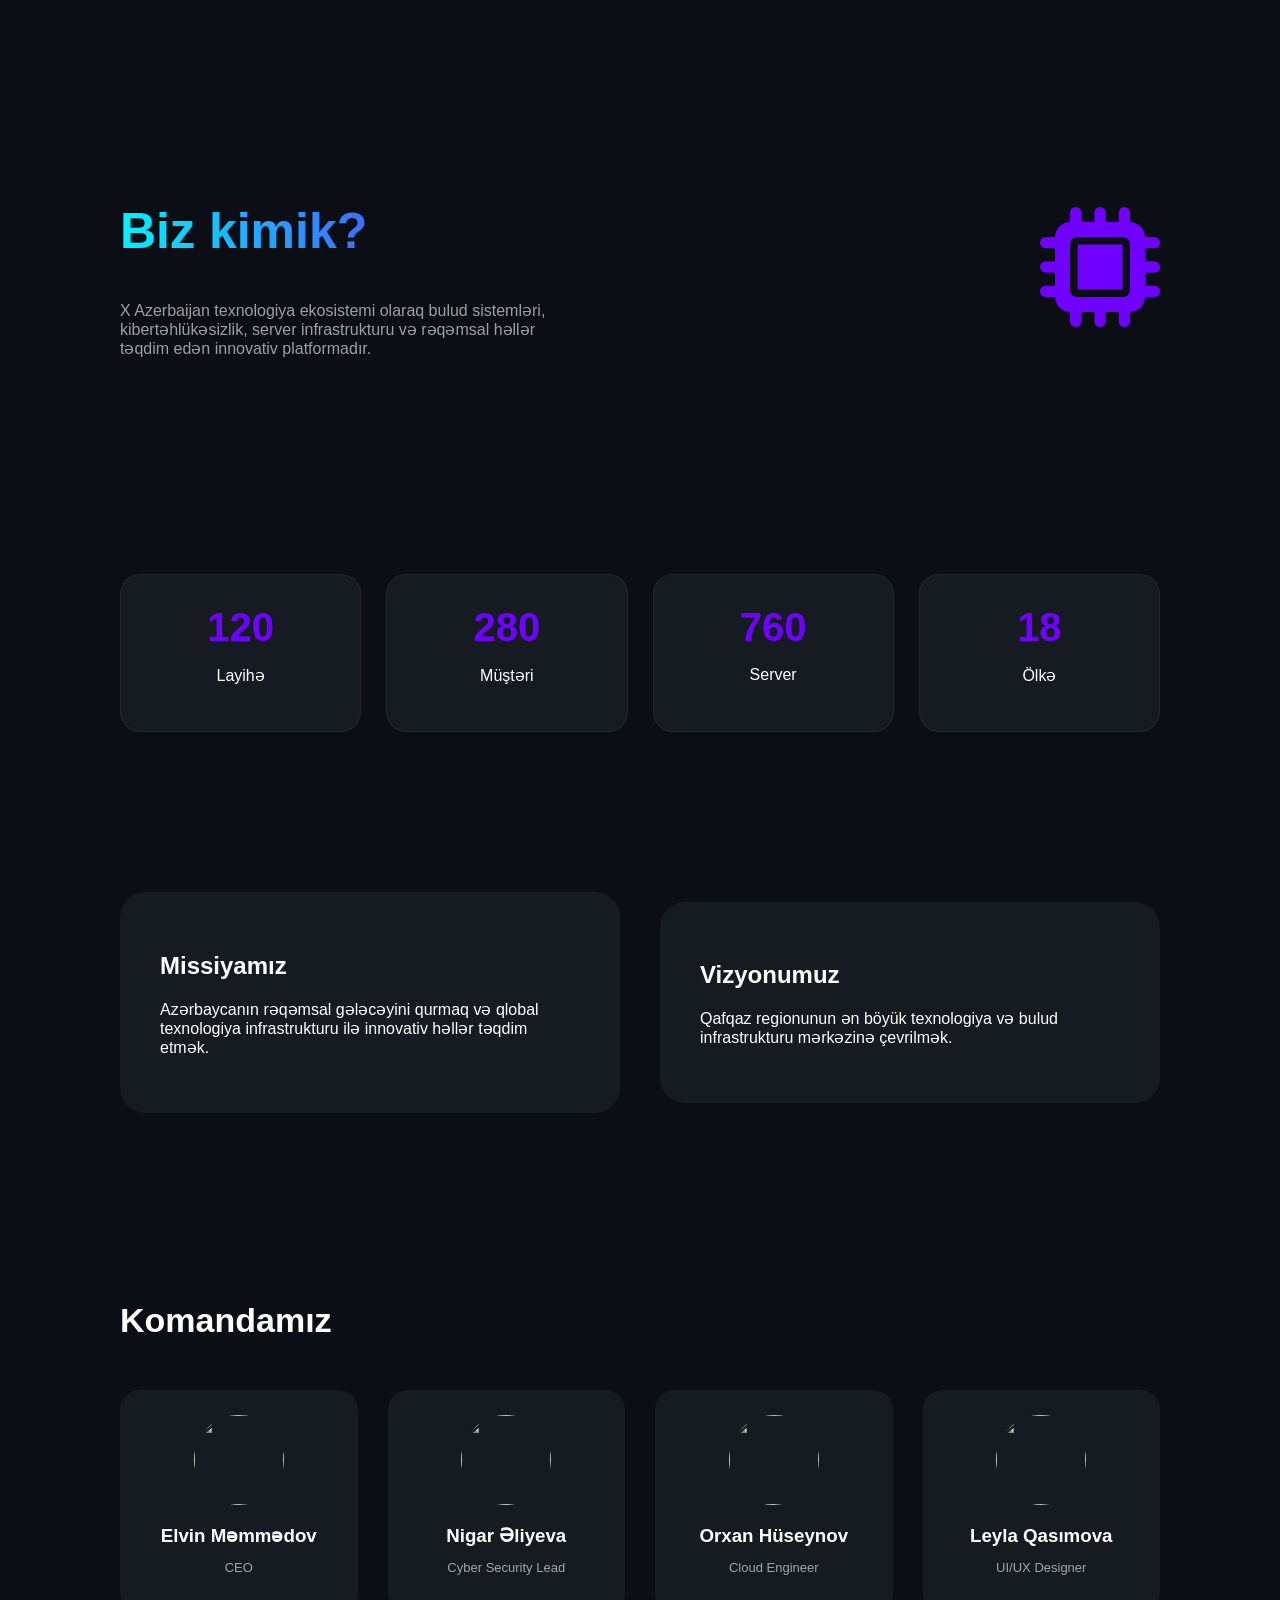
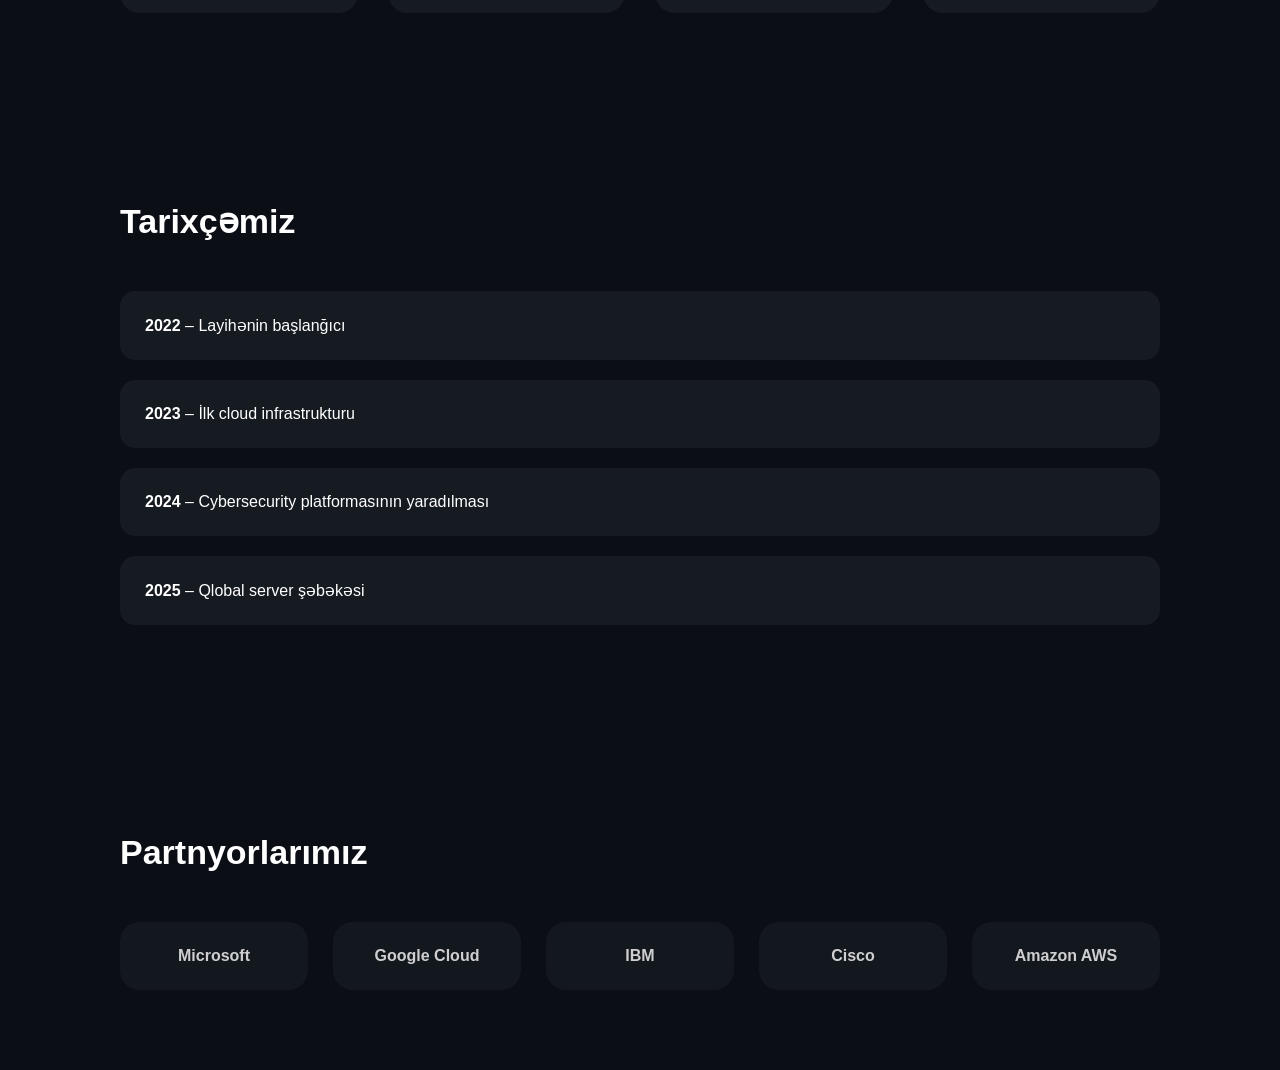
==== xaze2/about.html @ c064db23 "Add files via upload" ====
<!DOCTYPE html>
<html lang="az">
<head>

<meta charset="UTF-8">
<meta name="viewport" content="width=device-width, initial-scale=1.0">

<title>Haqqımızda | X Azerbaijan</title>

<link rel="stylesheet" href="https://cdnjs.cloudflare.com/ajax/libs/font-awesome/6.5.0/css/all.min.css">

<style>

:root{
--bg:#0b0e14;
--surface:#161b22;
--accent:#7000ff;
--neon:#00f2fe;
}

body{
background:var(--bg);
color:white;
font-family:'Plus Jakarta Sans',sans-serif;
margin:0;
}

/* HERO */

.about-hero{
padding:160px 120px 120px;
display:flex;
justify-content:space-between;
align-items:center;
}

.about-title{
font-size:50px;
font-weight:800;
background:linear-gradient(90deg,#00f2fe,#7000ff);
-webkit-background-clip:text;
-webkit-text-fill-color:transparent;
}

.about-desc{
opacity:0.6;
max-width:450px;
margin-top:20px;
}

/* STATS */

.stats{
padding:80px 120px;
}

.stats-grid{
display:grid;
grid-template-columns:repeat(auto-fit,minmax(220px,1fr));
gap:25px;
}

.stat-card{
background:var(--surface);
padding:30px;
border-radius:20px;
text-align:center;
border:1px solid rgba(255,255,255,0.05);
}

.stat-number{
font-size:40px;
font-weight:800;
color:var(--accent);
}

/* MISSION */

.mission{
padding:80px 120px;
display:grid;
grid-template-columns:1fr 1fr;
gap:40px;
align-items:center;
}

.mission-box{
background:var(--surface);
padding:40px;
border-radius:25px;
}

/* TEAM */

.team{
padding:80px 120px;
}

.section-title{
font-size:34px;
font-weight:800;
margin-bottom:50px;
}

.team-grid{
display:grid;
grid-template-columns:repeat(auto-fit,minmax(220px,1fr));
gap:30px;
}

.member{
background:var(--surface);
border-radius:20px;
padding:25px;
text-align:center;
}

.member img{
width:90px;
height:90px;
border-radius:50%;
object-fit:cover;
margin-bottom:15px;
}

.member h3{
margin:5px 0;
}

.member p{
opacity:0.6;
font-size:13px;
}

/* TIMELINE */

.timeline{
padding:80px 120px;
}

.timeline-item{
background:var(--surface);
padding:25px;
border-radius:15px;
margin-bottom:20px;
}

/* PARTNERS */

.partners{
padding:80px 120px;
}

.partner-grid{
display:grid;
grid-template-columns:repeat(auto-fit,minmax(180px,1fr));
gap:25px;
}

.partner{
background:var(--surface);
padding:25px;
border-radius:20px;
text-align:center;
font-weight:700;
opacity:0.8;
}

</style>

</head>

<body>

<section class="about-hero">

<div>

<h1 class="about-title">
Biz kimik?
</h1>

<p class="about-desc">

X Azerbaijan texnologiya ekosistemi olaraq
bulud sistemləri, kibertəhlükəsizlik, server infrastrukturu və
rəqəmsal həllər təqdim edən innovativ platformadır.

</p>

</div>

<i class="fa-solid fa-microchip" style="font-size:120px;color:#7000ff;"></i>

</section>


<section class="stats">

<div class="stats-grid">

<div class="stat-card">
<div class="stat-number" id="projects">0</div>
<p>Layihə</p>
</div>

<div class="stat-card">
<div class="stat-number" id="clients">0</div>
<p>Müştəri</p>
</div>

<div class="stat-card">
<div class="stat-number" id="servers">0</div>
<p>Server</p>
</div>

<div class="stat-card">
<div class="stat-number" id="countries">0</div>
<p>Ölkə</p>
</div>

</div>

</section>


<section class="mission">

<div class="mission-box">

<h2>Missiyamız</h2>

<p>

Azərbaycanın rəqəmsal gələcəyini qurmaq və
qlobal texnologiya infrastrukturu ilə
innovativ həllər təqdim etmək.

</p>

</div>

<div class="mission-box">

<h2>Vizyonumuz</h2>

<p>

Qafqaz regionunun ən böyük
texnologiya və bulud infrastrukturu
mərkəzinə çevrilmək.

</p>

</div>

</section>


<section class="team">

<h2 class="section-title">
Komandamız
</h2>

<div class="team-grid">

<div class="member">
<img src="https://randomuser.me/api/portraits/men/32.jpg">
<h3>Elvin Məmmədov</h3>
<p>CEO</p>
</div>

<div class="member">
<img src="https://randomuser.me/api/portraits/women/44.jpg">
<h3>Nigar Əliyeva</h3>
<p>Cyber Security Lead</p>
</div>

<div class="member">
<img src="https://randomuser.me/api/portraits/men/65.jpg">
<h3>Orxan Hüseynov</h3>
<p>Cloud Engineer</p>
</div>

<div class="member">
<img src="https://randomuser.me/api/portraits/women/55.jpg">
<h3>Leyla Qasımova</h3>
<p>UI/UX Designer</p>
</div>

</div>

</section>


<section class="timeline">

<h2 class="section-title">
Tarixçəmiz
</h2>

<div class="timeline-item">
<b>2022</b> – Layihənin başlanğıcı
</div>

<div class="timeline-item">
<b>2023</b> – İlk cloud infrastrukturu
</div>

<div class="timeline-item">
<b>2024</b> – Cybersecurity platformasının yaradılması
</div>

<div class="timeline-item">
<b>2025</b> – Qlobal server şəbəkəsi
</div>

</section>


<section class="partners">

<h2 class="section-title">
Partnyorlarımız
</h2>

<div class="partner-grid">

<div class="partner">Microsoft</div>
<div class="partner">Google Cloud</div>
<div class="partner">IBM</div>
<div class="partner">Cisco</div>
<div class="partner">Amazon AWS</div>

</div>

</section>


<script>

/* animated stats */

function counter(id,target){

let i=0

const el=document.getElementById(id)

const interval=setInterval(()=>{

i+=Math.ceil(target/50)

if(i>=target){
i=target
clearInterval(interval)
}

el.innerText=i

},40)

}

counter("projects",120)
counter("clients",340)
counter("servers",950)
counter("countries",18)

</script>

</body>
</html>
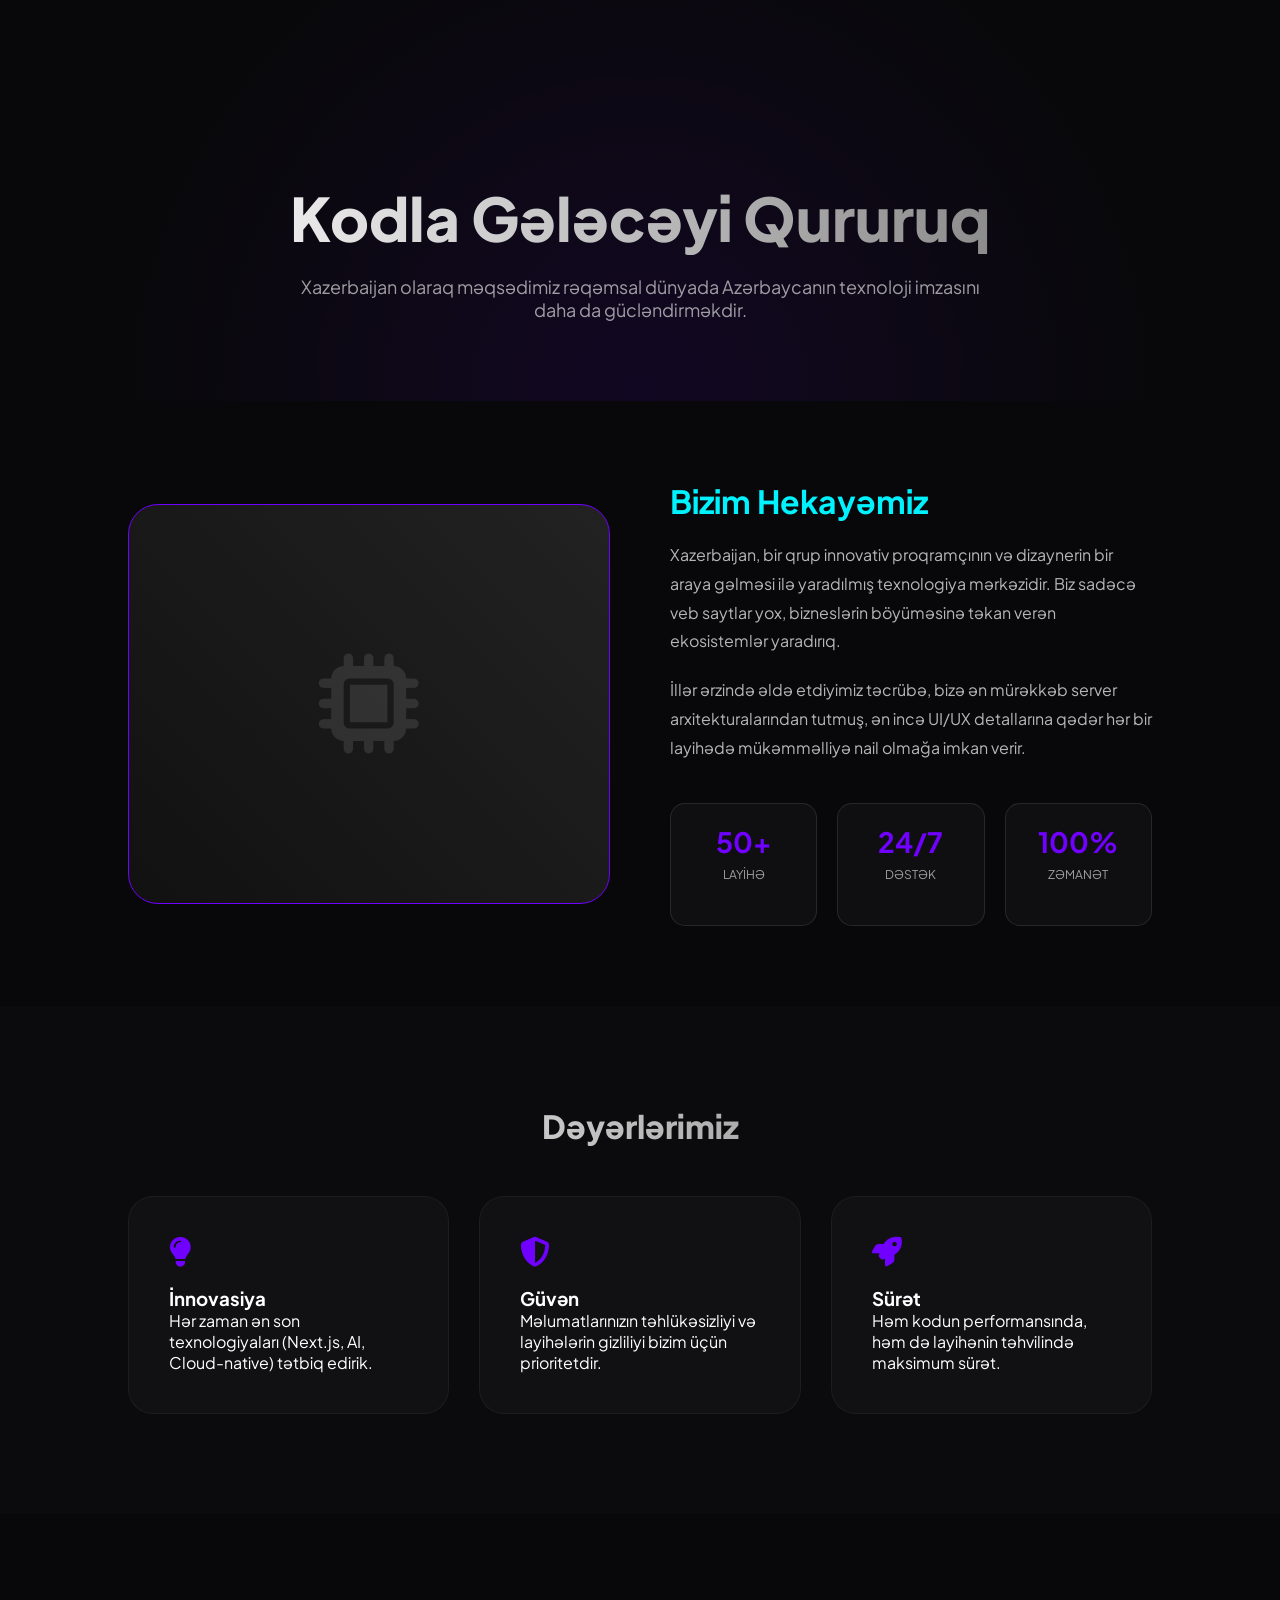
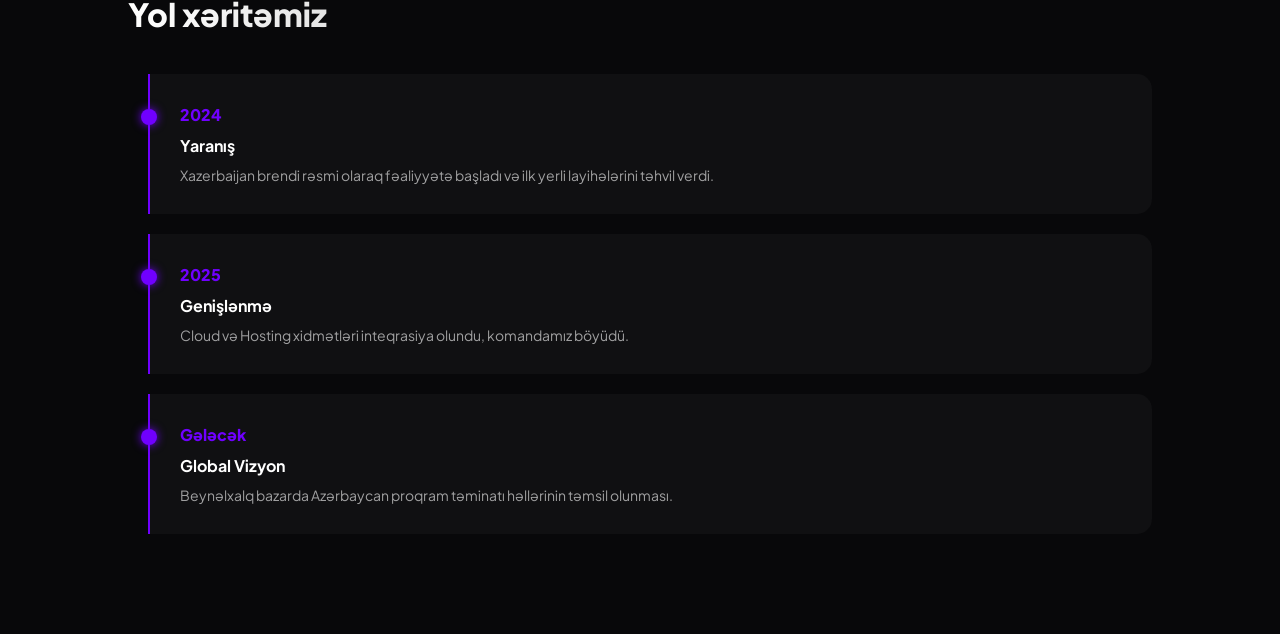
==== commit 891513a2: "Add files via upload" ====
--- a/xaze2/about.html
+++ b/xaze2/about.html
@@ -1,374 +1,200 @@
 <!DOCTYPE html>
 <html lang="az">
 <head>
-
-<meta charset="UTF-8">
-<meta name="viewport" content="width=device-width, initial-scale=1.0">
-
-<title>Haqqımızda | X Azerbaijan</title>
-
-<link rel="stylesheet" href="https://cdnjs.cloudflare.com/ajax/libs/font-awesome/6.5.0/css/all.min.css">
-
-<style>
-
-:root{
---bg:#0b0e14;
---surface:#161b22;
---accent:#7000ff;
---neon:#00f2fe;
-}
-
-body{
-background:var(--bg);
-color:white;
-font-family:'Plus Jakarta Sans',sans-serif;
-margin:0;
-}
-
-/* HERO */
-
-.about-hero{
-padding:160px 120px 120px;
-display:flex;
-justify-content:space-between;
-align-items:center;
-}
-
-.about-title{
-font-size:50px;
-font-weight:800;
-background:linear-gradient(90deg,#00f2fe,#7000ff);
--webkit-background-clip:text;
--webkit-text-fill-color:transparent;
-}
-
-.about-desc{
-opacity:0.6;
-max-width:450px;
-margin-top:20px;
-}
-
-/* STATS */
-
-.stats{
-padding:80px 120px;
-}
-
-.stats-grid{
-display:grid;
-grid-template-columns:repeat(auto-fit,minmax(220px,1fr));
-gap:25px;
-}
-
-.stat-card{
-background:var(--surface);
-padding:30px;
-border-radius:20px;
-text-align:center;
-border:1px solid rgba(255,255,255,0.05);
-}
-
-.stat-number{
-font-size:40px;
-font-weight:800;
-color:var(--accent);
-}
-
-/* MISSION */
-
-.mission{
-padding:80px 120px;
-display:grid;
-grid-template-columns:1fr 1fr;
-gap:40px;
-align-items:center;
-}
-
-.mission-box{
-background:var(--surface);
-padding:40px;
-border-radius:25px;
-}
-
-/* TEAM */
-
-.team{
-padding:80px 120px;
-}
-
-.section-title{
-font-size:34px;
-font-weight:800;
-margin-bottom:50px;
-}
-
-.team-grid{
-display:grid;
-grid-template-columns:repeat(auto-fit,minmax(220px,1fr));
-gap:30px;
-}
-
-.member{
-background:var(--surface);
-border-radius:20px;
-padding:25px;
-text-align:center;
-}
-
-.member img{
-width:90px;
-height:90px;
-border-radius:50%;
-object-fit:cover;
-margin-bottom:15px;
-}
-
-.member h3{
-margin:5px 0;
-}
-
-.member p{
-opacity:0.6;
-font-size:13px;
-}
-
-/* TIMELINE */
-
-.timeline{
-padding:80px 120px;
-}
-
-.timeline-item{
-background:var(--surface);
-padding:25px;
-border-radius:15px;
-margin-bottom:20px;
-}
-
-/* PARTNERS */
-
-.partners{
-padding:80px 120px;
-}
-
-.partner-grid{
-display:grid;
-grid-template-columns:repeat(auto-fit,minmax(180px,1fr));
-gap:25px;
-}
-
-.partner{
-background:var(--surface);
-padding:25px;
-border-radius:20px;
-text-align:center;
-font-weight:700;
-opacity:0.8;
-}
-
-</style>
-
+    <meta charset="UTF-8">
+    <meta name="viewport" content="width=device-width, initial-scale=1.0">
+    <title>Haqqımızda | Xazerbaijan Tech</title>
+    <link rel="stylesheet" href="https://cdnjs.cloudflare.com/ajax/libs/font-awesome/6.5.0/css/all.min.css">
+    <link href="https://fonts.googleapis.com/css2?family=Plus+Jakarta+Sans:wght@400;600;700;800&display=swap" rel="stylesheet">
+    <link rel="stylesheet" href="style.css">
+    <style>
+        :root {
+            --accent: #7000ff;
+            --glass-bg: rgba(255, 255, 255, 0.03);
+        }
+
+        body { background-color: #08080a; color: white; }
+
+        /* About Hero */
+        .about-hero {
+            padding: 180px 10% 80px;
+            text-align: center;
+            background: radial-gradient(circle at 50% 100%, rgba(112, 0, 255, 0.1), transparent 70%);
+        }
+
+        .about-hero h1 { font-size: clamp(35px, 6vw, 60px); font-weight: 800; margin-bottom: 20px; }
+
+        /* Story Section */
+        .story-container {
+            padding: 80px 10%;
+            display: grid;
+            grid-template-columns: 1fr 1fr;
+            gap: 60px;
+            align-items: center;
+        }
+
+        .story-text h2 { font-size: 32px; margin-bottom: 20px; color: var(--neon-blue); }
+        .story-text p { opacity: 0.7; line-height: 1.8; margin-bottom: 20px; }
+
+        /* Stats Grid */
+        .stats-grid {
+            display: grid;
+            grid-template-columns: repeat(3, 1fr);
+            gap: 20px;
+            margin-top: 40px;
+        }
+
+        .stat-item {
+            background: var(--glass-bg);
+            padding: 20px;
+            border-radius: 15px;
+            border: 1px solid rgba(255,255,255,0.1);
+            text-align: center;
+        }
+
+        .stat-item h3 { font-size: 28px; color: var(--accent); margin-bottom: 5px; }
+        .stat-item p { font-size: 12px; opacity: 0.6; text-transform: uppercase; }
+
+        /* Values Section */
+        .values-section {
+            padding: 100px 10%;
+            background: rgba(255,255,255,0.01);
+        }
+
+        .values-grid {
+            display: grid;
+            grid-template-columns: repeat(auto-fit, minmax(250px, 1fr));
+            gap: 30px;
+            margin-top: 50px;
+        }
+
+        .value-card {
+            padding: 40px;
+            background: #111114;
+            border-radius: 25px;
+            border: 1px solid rgba(255,255,255,0.05);
+            transition: 0.3s;
+        }
+
+        .value-card:hover {
+            border-color: var(--accent);
+            transform: translateY(-5px);
+        }
+
+        .value-card i { font-size: 30px; color: var(--accent); margin-bottom: 20px; }
+
+        /* Timeline */
+        .timeline {
+            padding: 80px 10%;
+            position: relative;
+        }
+
+        .timeline-item {
+            padding: 30px;
+            border-left: 2px solid var(--accent);
+            margin-left: 20px;
+            position: relative;
+            background: var(--glass-bg);
+            margin-bottom: 20px;
+            border-radius: 0 15px 15px 0;
+        }
+
+        .timeline-item::before {
+            content: '';
+            position: absolute;
+            left: -9px; top: 35px;
+            width: 16px; height: 16px;
+            background: var(--accent);
+            border-radius: 50%;
+            box-shadow: 0 0 10px var(--accent);
+        }
+
+        @media (max-width: 992px) {
+            .story-container { grid-template-columns: 1fr; }
+        }
+    </style>
 </head>
-
 <body>
 
-<section class="about-hero">
-
-<div>
-
-<h1 class="about-title">
-Biz kimik?
-</h1>
-
-<p class="about-desc">
-
-X Azerbaijan texnologiya ekosistemi olaraq
-bulud sistemləri, kibertəhlükəsizlik, server infrastrukturu və
-rəqəmsal həllər təqdim edən innovativ platformadır.
-
-</p>
-
-</div>
-
-<i class="fa-solid fa-microchip" style="font-size:120px;color:#7000ff;"></i>
-
-</section>
-
-
-<section class="stats">
-
-<div class="stats-grid">
-
-<div class="stat-card">
-<div class="stat-number" id="projects">0</div>
-<p>Layihə</p>
-</div>
-
-<div class="stat-card">
-<div class="stat-number" id="clients">0</div>
-<p>Müştəri</p>
-</div>
-
-<div class="stat-card">
-<div class="stat-number" id="servers">0</div>
-<p>Server</p>
-</div>
-
-<div class="stat-card">
-<div class="stat-number" id="countries">0</div>
-<p>Ölkə</p>
-</div>
-
-</div>
-
-</section>
-
-
-<section class="mission">
-
-<div class="mission-box">
-
-<h2>Missiyamız</h2>
-
-<p>
-
-Azərbaycanın rəqəmsal gələcəyini qurmaq və
-qlobal texnologiya infrastrukturu ilə
-innovativ həllər təqdim etmək.
-
-</p>
-
-</div>
-
-<div class="mission-box">
-
-<h2>Vizyonumuz</h2>
-
-<p>
-
-Qafqaz regionunun ən böyük
-texnologiya və bulud infrastrukturu
-mərkəzinə çevrilmək.
-
-</p>
-
-</div>
-
-</section>
-
-
-<section class="team">
-
-<h2 class="section-title">
-Komandamız
-</h2>
-
-<div class="team-grid">
-
-<div class="member">
-<img src="https://randomuser.me/api/portraits/men/32.jpg">
-<h3>Elvin Məmmədov</h3>
-<p>CEO</p>
-</div>
-
-<div class="member">
-<img src="https://randomuser.me/api/portraits/women/44.jpg">
-<h3>Nigar Əliyeva</h3>
-<p>Cyber Security Lead</p>
-</div>
-
-<div class="member">
-<img src="https://randomuser.me/api/portraits/men/65.jpg">
-<h3>Orxan Hüseynov</h3>
-<p>Cloud Engineer</p>
-</div>
-
-<div class="member">
-<img src="https://randomuser.me/api/portraits/women/55.jpg">
-<h3>Leyla Qasımova</h3>
-<p>UI/UX Designer</p>
-</div>
-
-</div>
-
-</section>
-
-
-<section class="timeline">
-
-<h2 class="section-title">
-Tarixçəmiz
-</h2>
-
-<div class="timeline-item">
-<b>2022</b> – Layihənin başlanğıcı
-</div>
-
-<div class="timeline-item">
-<b>2023</b> – İlk cloud infrastrukturu
-</div>
-
-<div class="timeline-item">
-<b>2024</b> – Cybersecurity platformasının yaradılması
-</div>
-
-<div class="timeline-item">
-<b>2025</b> – Qlobal server şəbəkəsi
-</div>
-
-</section>
-
-
-<section class="partners">
-
-<h2 class="section-title">
-Partnyorlarımız
-</h2>
-
-<div class="partner-grid">
-
-<div class="partner">Microsoft</div>
-<div class="partner">Google Cloud</div>
-<div class="partner">IBM</div>
-<div class="partner">Cisco</div>
-<div class="partner">Amazon AWS</div>
-
-</div>
-
-</section>
-
-
-<script>
-
-/* animated stats */
-
-function counter(id,target){
-
-let i=0
-
-const el=document.getElementById(id)
-
-const interval=setInterval(()=>{
-
-i+=Math.ceil(target/50)
-
-if(i>=target){
-i=target
-clearInterval(interval)
-}
-
-el.innerText=i
-
-},40)
-
-}
-
-counter("projects",120)
-counter("clients",340)
-counter("servers",950)
-counter("countries",18)
-
-</script>
-
+    <section class="about-hero">
+        <h1 class="h2e">Kodla <span style="color: var(--neon-blue);">Gələcəyi</span> Qururuq</h1>
+        <p style="max-width: 700px; margin: 0 auto; opacity: 0.6; font-size: 18px;">
+            Xazerbaijan olaraq məqsədimiz rəqəmsal dünyada Azərbaycanın texnoloji imzasını daha da gücləndirməkdir.
+        </p>
+    </section>
+
+    <div class="story-container">
+        <div class="story-image">
+            <div style="width: 100%; height: 400px; background: linear-gradient(45deg, #111, #222); border-radius: 30px; border: 1px solid var(--accent); display: flex; align-items: center; justify-content: center;">
+                <i class="fa-solid fa-microchip" style="font-size: 100px; opacity: 0.1;"></i>
+            </div>
+        </div>
+        <div class="story-text">
+            <h2>Bizim Hekayəmiz</h2>
+            <p>
+                Xazerbaijan, bir qrup innovativ proqramçının və dizaynerin bir araya gəlməsi ilə yaradılmış texnologiya mərkəzidir. Biz sadəcə veb saytlar yox, bizneslərin böyüməsinə təkan verən ekosistemlər yaradırıq.
+            </p>
+            <p>
+                İllər ərzində əldə etdiyimiz təcrübə, bizə ən mürəkkəb server arxitekturalarından tutmuş, ən incə UI/UX detallarına qədər hər bir layihədə mükəmməlliyə nail olmağa imkan verir.
+            </p>
+            
+            <div class="stats-grid">
+                <div class="stat-item">
+                    <h3>50+</h3>
+                    <p>Layihə</p>
+                </div>
+                <div class="stat-item">
+                    <h3>24/7</h3>
+                    <p>Dəstək</p>
+                </div>
+                <div class="stat-item">
+                    <h3>100%</h3>
+                    <p>Zəmanət</p>
+                </div>
+            </div>
+        </div>
+    </div>
+
+    <section class="values-section">
+        <h2 class="h2e" style="text-align: center;">Dəyərlərimiz</h2>
+        <div class="values-grid">
+            <div class="value-card">
+                <i class="fa-solid fa-lightbulb"></i>
+                <h3>İnnovasiya</h3>
+                <p>Hər zaman ən son texnologiyaları (Next.js, AI, Cloud-native) tətbiq edirik.</p>
+            </div>
+            <div class="value-card">
+                <i class="fa-solid fa-shield-halved"></i>
+                <h3>Güvən</h3>
+                <p>Məlumatlarınızın təhlükəsizliyi və layihələrin gizliliyi bizim üçün prioritetdir.</p>
+            </div>
+            <div class="value-card">
+                <i class="fa-solid fa-rocket"></i>
+                <h3>Sürət</h3>
+                <p>Həm kodun performansında, həm də layihənin təhvilində maksimum sürət.</p>
+            </div>
+        </div>
+    </section>
+
+    <section class="timeline">
+        <h2 class="h2e" style="margin-bottom: 40px;">Yol xəritəmiz</h2>
+        <div class="timeline-item">
+            <span style="color: var(--accent); font-weight: 800;">2024</span>
+            <h4 style="margin: 10px 0;">Yaranış</h4>
+            <p style="font-size: 14px; opacity: 0.6;">Xazerbaijan brendi rəsmi olaraq fəaliyyətə başladı və ilk yerli layihələrini təhvil verdi.</p>
+        </div>
+        <div class="timeline-item">
+            <span style="color: var(--accent); font-weight: 800;">2025</span>
+            <h4 style="margin: 10px 0;">Genişlənmə</h4>
+            <p style="font-size: 14px; opacity: 0.6;">Cloud və Hosting xidmətləri inteqrasiya olundu, komandamız böyüdü.</p>
+        </div>
+        <div class="timeline-item">
+            <span style="color: var(--accent); font-weight: 800;">Gələcək</span>
+            <h4 style="margin: 10px 0;">Global Vizyon</h4>
+            <p style="font-size: 14px; opacity: 0.6;">Beynəlxalq bazarda Azərbaycan proqram təminatı həllərinin təmsil olunması.</p>
+        </div>
+    </section>
+
+    <script src="app.js"></script>
 </body>
 </html>
--- a/xaze2/style.css
+++ b/xaze2/style.css
@@ -0,0 +1,541 @@
+
+        :root {
+            --bg: #0b0e14; --surface: #161b22; --text: #ffffff; --accent: #7000ff;
+            --header-bg: #ffffff; --header-text: #1a1a1a; --neon-blue: #00f2fe;
+            --up-color: #00ff8c; --down-color: #ff4d4d;
+        }
+
+        * { margin: 0; padding: 0; box-sizing: border-box; font-family: 'Plus Jakarta Sans', sans-serif; scroll-behavior: smooth; }
+        body { background-color: var(--bg); color: var(--text); overflow-x: hidden; }
+
+        /* --- HEADER --- */
+        .header-wrapper { position: fixed; top: 20px; left: 233px; right: 25px; z-index: 2000; }
+        .site-header {
+            width: 100%; max-width: 1400px; height: 75px; background: var(--header-bg);
+            border-radius: 50px; display: flex; align-items: center; padding: 0 30px;
+            box-shadow: 0 10px 30px rgba(0,0,0,0.5); position: relative;
+            overflow: visible;
+        }
+        .brand-block { display: flex; align-items: center; gap: 15px; flex-shrink: 0; color: var(--header-text); text-decoration: none; }
+        
+        /* Naviqasiya qrupu */
+        .nav-content { display: flex; align-items: center; flex: 1; margin-left: 40px; justify-content: space-between; }
+        .nav-links { display: flex; gap: 20px; }
+        .nav-links a { text-decoration: none; color: var(--header-text); font-size: 12px; font-weight: 700; text-transform: uppercase; }
+
+        /* Axtarış düyməsi */
+        .search-trigger { cursor: pointer; color: var(--header-text); font-size: 18px; transition: 0.3s; margin-left: 20px; }
+        .search-trigger:hover { color: var(--accent); }
+
+        /* Axtarış Qatı (Overlay) */
+        .search-overlay {
+            display: none;
+            align-items: center;
+            flex: 1;
+            margin-left: 40px;
+            position: relative;
+            animation: slideIn 0.3s ease-out;
+        }
+        .search-overlay input {
+            width: 100%;
+            height: 45px;
+            background: #f1f3f6;
+            border: 2px solid var(--accent);
+            border-radius: 25px;
+            padding: 0 45px 0 20px;
+            outline: none;
+            font-weight: 600;
+        }
+        .close-search {
+            position: absolute;
+            right: 15px;
+            cursor: pointer;
+            color: var(--header-text);
+            font-size: 20px;
+            transition: 0.3s;
+        }
+        .close-search:hover { color: var(--accent); }
+
+        @keyframes slideIn {
+            from { opacity: 0; transform: translateX(30px); }
+            to { opacity: 1; transform: translateX(0); }
+        }
+
+        /* --- LAYOUT --- */
+        .hero-section { min-height: 80vh; display: flex; align-items: center; justify-content: space-around; padding: 100px 50px 50px 120px; }
+        .wheel-box { position: relative; width: 400px; height: 400px; }
+        .wheel-svg { width: 100%; height: 100%; transition: transform 1s cubic-bezier(0.175, 0.885, 0.32, 1.275); }
+        .spinning { animation: spinWheel 20s linear infinite; }
+        @keyframes spinWheel { from { transform: rotate(0deg); } to { transform: rotate(360deg); } }
+        
+        .wheel-inner { 
+            position: absolute; top: 50%; left: 50%; transform: translate(-50%, -50%); 
+            width: 110px; height: 110px; background: #0b0e14; border-radius: 50%; 
+            border: 6px solid #161b22; z-index: 50; display: flex; align-items: center; 
+            justify-content: center; text-align: center; cursor: pointer;
+        }
+
+        /* --- SERVICES SECTION --- */
+        .services { padding: 80px 50px 80px 120px; text-align: center; }
+        .h2e { font-size: 32px; margin-bottom: 40px; font-weight: 800; background: linear-gradient(90deg, #fff, #777); -webkit-background-clip: text; -webkit-text-fill-color: transparent; }
+        .services .container { 
+            display: grid; grid-template-columns: repeat(auto-fit, minmax(280px, 1fr)); gap: 20px; 
+            max-width: 1400px; margin: 0 auto;
+        }
+        .service-card { 
+            background: var(--surface); padding: 35px 25px; border-radius: 25px; 
+            border: 1px solid rgba(255,255,255,0.05); text-align: left; transition: 0.4s; cursor: pointer;
+        }
+        .service-card:hover { transform: translateY(-10px); border-color: var(--accent); box-shadow: 0 10px 30px rgba(112, 0, 255, 0.15); }
+        .service-card h3 { color: var(--neon-blue); margin-bottom: 12px; font-size: 18px; }
+        .service-card p { opacity: 0.6; font-size: 13px; line-height: 1.6; }
+
+        /* --- DASHBOARD CARDS --- */
+        .dashboard-container { padding: 0 50px 50px 120px; display: flex; flex-direction: column; gap: 30px; }
+        .data-card { background: var(--surface); border-radius: 30px; padding: 35px; border: 1px solid rgba(255,255,255,0.05); }
+        .card-title { font-size: 14px; font-weight: 800; color: var(--neon-blue); margin-bottom: 25px; text-transform: uppercase; letter-spacing: 1px; display: flex; align-items: center; gap: 10px; }
+        .finance-grid { display: grid; grid-template-columns: 1.2fr 2.8fr; gap: 30px; }
+    .crypto-box { 
+    border-right: 1px solid rgba(255,255,255,0.1); 
+    padding-right: 30px; 
+    position: relative; /* Əlavə edildi */
+                }
+        .input-style { background: #0b0e14; color: #fff; border: 1px solid #333; padding: 12px; border-radius: 12px; width: 100%; outline: none; margin-bottom: 15px; }
+        .currency-subgrid { display: grid; grid-template-columns: repeat(4, 1fr); gap: 12px; }
+        .currency-item { background: rgba(255,255,255,0.03); padding: 15px; border-radius: 15px; text-align: center; border: 1px solid transparent; transition: 0.3s; }
+        .weather-full-grid { display: grid; grid-template-columns: 1.5fr 3fr; gap: 40px; align-items: start; }
+.weather-main { 
+    text-align: center; 
+    border-right: 1px solid rgba(255,255,255,0.1); 
+    padding-right: 40px; 
+    position: relative; /* Əlavə edildi */
+}
+        .weather-temp-big { font-size: 72px; font-weight: 800; color: var(--neon-blue); margin: 10px 0; }
+        .weather-stats-grid { display: grid; grid-template-columns: repeat(3, 1fr); gap: 20px; }
+        .stat-item { background: rgba(255,255,255,0.03); padding: 20px; border-radius: 20px; text-align: center; }
+        .stat-item i { font-size: 20px; color: var(--accent); margin-bottom: 10px; }
+        .search-group { position: relative; }
+
+        .search-btn { 
+    position: absolute; 
+    right: 60px; /* Qutunun içində sağ tərəfə çəkir */
+    top: 10px;   /* Input-un mərkəzinə gətirir */
+    background: var(--accent); 
+    border: none; 
+    color: white; 
+    padding: 5px 15px; 
+    border-radius: 8px; 
+    cursor: pointer;
+    z-index: 10;
+}
+        /* --- CONTACT --- */
+        .contact { padding: 80px 50px 80px 120px; display: flex; flex-direction: column; align-items: center; }
+        .contact .box { 
+            background: var(--surface); border-radius: 30px; padding: 40px; 
+            border: 1px solid rgba(255,255,255,0.05); width: 100%; max-width: 800px;
+        }
+        .contact form { display: flex; flex-direction: column; gap: 15px; margin-top: 20px; }
+        .contact input, .contact textarea {
+            background: #0b0e14; border: 1px solid #333; color: white; padding: 15px; 
+            border-radius: 12px; outline: none; font-size: 14px;
+        }
+        .contact button {
+            background: var(--accent); color: white; border: none; padding: 16px; 
+            border-radius: 12px; font-weight: 700; cursor: pointer; text-transform: uppercase;
+        }
+
+        /* --- PARTNERS CAROUSEL --- */
+        .partners-section { background: #0b0e14; padding: 60px 50px 60px 120px; overflow: hidden; }
+        .partners-section h2 { color: #ffffff; margin-bottom: 40px; font-weight: 700; font-size: 28px; text-align: center; }
+        .carousel-wrapper { overflow: hidden; width: 100%; position: relative; }
+        .partners-track { display: flex; gap: 80px; align-items: center; width: max-content; animation: scroll 30s linear infinite; }
+        .partners-track img { height: 35px; filter: grayscale(1); opacity: 0.5; transition: 0.3s; }
+        .partners-track img:hover { filter: grayscale(0); opacity: 1; transform: scale(1.1); }
+        
+        @keyframes scroll {
+            0% { transform: translateX(0); }
+            100% { transform: translateX(-50%); }
+        }
+
+        /* --- FOOTER --- */
+        .site-footer { background: #0b0e14; color: #ffffff; padding: 80px 50px 40px 120px; border-top: 1px solid #222; }
+        .footer-grid { display: grid; grid-template-columns: 1.5fr repeat(4, 1fr) 1.5fr; gap: 40px; padding-bottom: 60px; border-bottom: 1px solid #222; }
+        .footer-brand img { height: 60px; width: auto; margin-bottom: 15px; }
+        .footer-brand h2 { font-size: 22px; font-weight: 800; line-height: 1.3; }
+        .footer-col h4 { color: #555; font-size: 12px; text-transform: uppercase; margin-bottom: 25px; letter-spacing: 1px; }
+        .footer-col ul { list-style: none; }
+        .footer-col ul li { margin-bottom: 15px; font-size: 14px; opacity: 0.8; cursor: pointer; transition: 0.2s; }
+        .footer-col ul li:hover { opacity: 1; color: var(--accent); }
+        
+        .footer-contact { text-align: right; }
+        .footer-contact .phone { font-size: 38px; font-weight: 800; color: #a366ff; margin: 10px 0; }
+        .footer-contact .socials { display: flex; gap: 15px; justify-content: flex-end; margin-top: 25px; font-size: 20px; }
+        .footer-contact .socials i { cursor: pointer; opacity: 0.7; transition: 0.3s; }
+        .footer-contact .socials i:hover { opacity: 1; color: var(--accent); }
+
+        .footer-bottom { padding-top: 30px; display: flex; justify-content: space-between; align-items: center; font-size: 12px; opacity: 0.5; }
+        .bottom-links { display: flex; gap: 25px; }
+        
+        /* --- DROPDOWN MENU --- */
+
+.nav-item {
+    position: relative;
+}
+
+.nav-item > a {
+    display: flex;
+    align-items: center;
+    gap: 6px;
+}
+
+.dropdown {
+    position: absolute;
+    top: 130%;
+    left: 0;
+    background: #ffffff;
+    min-width: 200px;
+    border-radius: 15px;
+    padding: 10px 0;
+    box-shadow: 0 15px 40px rgba(0,0,0,0.25);
+    opacity: 0;
+    visibility: hidden;
+    transform: translateY(10px);
+    transition: 0.3s ease;
+    z-index: 3000;
+}
+
+.dropdown a {
+    display: block;
+    padding: 10px 20px;
+    color: #1a1a1a;
+    font-size: 12px;
+    font-weight: 700;
+    text-decoration: none;
+    transition: 0.2s;
+}
+
+.dropdown a:hover {
+    background: rgba(112, 0, 255, 0.1);
+    color: var(--accent);
+}
+
+/* hover zamanı açılsın */
+.nav-item:hover .dropdown {
+    opacity: 1;
+    visibility: visible;
+    transform: translateY(0);
+}
+
+/* ox işarəsi animasiya */
+.nav-item:hover i {
+    transform: rotate(180deg);
+}
+
+.nav-item i {
+    transition: 0.3s;
+    font-size: 10px;
+}
+
+/* --- HEADER YENİLƏNMİŞ --- */
+.header-wrapper { 
+    position: fixed; 
+    top: 20px; 
+    left: 50%; 
+    transform: translateX(-50%); 
+    width: 90%; 
+    max-width: 1300px; 
+    z-index: 2000; 
+}
+
+.site-header {
+    width: 100%; 
+    height: 75px; 
+    background: var(--header-bg);
+    border-radius: 50px; 
+    display: flex; 
+    align-items: center; 
+    padding: 0 25px;
+    box-shadow: 0 10px 30px rgba(0,0,0,0.5); 
+    justify-content: space-between; /* Elementləri aralı saxlayır */
+}
+
+/* Naviqasiya və Sağ tərəf */
+.nav-content { 
+    display: flex; 
+    align-items: center; 
+    gap: 20px;
+}
+
+.nav-links { 
+    display: flex; 
+    gap: 20px; 
+    align-items: center;
+}
+
+/* Profil Şəkli Stili */
+.profile-container {
+    width: 45px;
+    height: 45px;
+    border-radius: 50%;
+    overflow: hidden;
+    border: 2px solid var(--accent);
+    cursor: pointer;
+    transition: 0.3s;
+    flex-shrink: 0;
+}
+
+.profile-container img {
+    width: 100%;
+    height: 100%;
+    object-fit: cover;
+}
+
+.profile-container:hover {
+    box-shadow: 0 0 15px rgba(112, 0, 255, 0.4);
+    transform: scale(1.05);
+}
+
+
+/* --- LEFT SIDEBAR --- */
+.sidebar {
+    position: fixed;
+    top: 0;
+    left: 0;
+    width: 80px;
+    height: 100vh;
+    background: #161b22;
+    display: flex;
+    flex-direction: column;
+    align-items: center;
+    padding: 25px 0;
+    z-index: 2500;
+    border-right: 1px solid rgba(255,255,255,0.08);
+}
+
+.sidebar .logo {
+    font-size: 26px;
+    font-weight: 800;
+    color: var(--accent);
+    margin-bottom: 50px;
+}
+
+.sidebar ul {
+    list-style: none;
+    width: 100%;
+}
+
+.sidebar .nav-item {
+    height: 60px;
+    display: flex;
+    align-items: center;
+    justify-content: center;
+    cursor: pointer;
+    position: relative;
+}
+
+.sidebar .nav-item i {
+    font-size: 22px;
+    color: rgba(255,255,255,0.6);
+    transition: 0.3s;
+}
+
+.sidebar .nav-item:hover i {
+    color: var(--accent);
+}
+
+/* --- SIDEBAR MEGA MENU --- */
+.sidebar-megamenu {
+    position: absolute;
+    top: 0;
+    left: 80px;
+    width: 600px;
+    height: 100vh;
+    background: #ffffff;
+    padding: 40px;
+    display: grid;
+    grid-template-columns: 1fr 1fr;
+    gap: 30px;
+    opacity: 0;
+    visibility: hidden;
+    transform: translateX(-20px);
+    transition: 0.4s cubic-bezier(0.165, 0.84, 0.44, 1);
+    box-shadow: 20px 0 60px rgba(0,0,0,0.5);
+}
+
+.sidebar .nav-item:hover .sidebar-megamenu {
+    opacity: 1;
+    visibility: visible;
+    transform: translateX(0);
+}
+
+.mm-section h3 {
+    color: #1a1a1a;
+    font-size: 14px;
+    margin-bottom: 20px;
+    text-transform: uppercase;
+    border-bottom: 2px solid #f0f0f0;
+    padding-bottom: 10px;
+}
+
+.mm-link {
+    display: flex;
+    gap: 15px;
+    padding: 12px;
+    border-radius: 12px;
+    text-decoration: none;
+    transition: 0.3s;
+}
+
+.mm-link:hover {
+    background: #f5f6fa;
+}
+
+.mm-link i {
+    color: var(--accent);
+    font-size: 18px;
+}
+
+.mm-link h4 {
+    color: #1a1a1a;
+    font-size: 14px;
+}
+
+.mm-link p {
+    font-size: 11px;
+    color: #666;
+}
+
+/* CONTENT OFFSET */
+.hero-section,
+.services,
+.dashboard-container,
+.contact,
+.partners-section,
+.site-footer {
+    padding-left: 120px;
+}
+
+
+
+.brand-block { gap: 10px; }
+
+
+      /* Chatbot Pəncərəsi */
+.chat-window {
+    position: fixed;
+    bottom: 100px;
+    right: 30px;
+    width: 360px;
+    height: 500px;
+    background: rgba(22, 27, 34, 0.95);
+    backdrop-filter: blur(15px);
+    border: 1px solid rgba(255, 255, 255, 0.1);
+    border-radius: 25px;
+    display: none; /* Başlanğıcda gizli */
+    flex-direction: column;
+    z-index: 5000;
+    box-shadow: 0 25px 50px rgba(0,0,0,0.5);
+    overflow: hidden;
+    animation: chatFadeIn 0.3s ease-out;
+}
+
+@keyframes chatFadeIn {
+    from { opacity: 0; transform: translateY(20px) scale(0.9); }
+    to { opacity: 1; transform: translateY(0) scale(1); }
+}
+
+/* Header */
+.chat-header {
+    background: var(--accent);
+    padding: 18px 25px;
+    display: flex;
+    justify-content: space-between;
+    align-items: center;
+    color: white;
+}
+
+.header-info { display: flex; align-items: center; gap: 10px; font-weight: 800; font-size: 14px; letter-spacing: 1px; }
+.online-dot { width: 8px; height: 8px; background: #00ff8c; border-radius: 50%; box-shadow: 0 0 10px #00ff8c; }
+.close-chat { background: none; border: none; color: white; cursor: pointer; font-size: 18px; opacity: 0.7; transition: 0.3s; }
+.close-chat:hover { opacity: 1; transform: rotate(90deg); }
+
+/* Mesaj sahəsi */
+.chat-body {
+    flex: 1;
+    padding: 20px;
+    overflow-y: auto;
+    display: flex;
+    flex-direction: column;
+    gap: 15px;
+}
+
+.chat-body::-webkit-scrollbar { width: 5px; }
+.chat-body::-webkit-scrollbar-thumb { background: rgba(255,255,255,0.1); border-radius: 10px; }
+
+.msg {
+    padding: 12px 16px;
+    border-radius: 18px;
+    max-width: 80%;
+    font-size: 13px;
+    line-height: 1.5;
+}
+
+.msg.ai { background: rgba(255,255,255,0.05); color: #fff; align-self: flex-start; border-bottom-left-radius: 2px; }
+.msg.user { background: var(--accent); color: white; align-self: flex-end; border-bottom-right-radius: 2px; box-shadow: 0 5px 15px rgba(112,0,255,0.3); }
+
+/* Footer & Input */
+.chat-footer {
+    padding: 20px;
+    background: rgba(0,0,0,0.2);
+    display: flex;
+    gap: 10px;
+    border-top: 1px solid rgba(255,255,255,0.05);
+}
+
+.chat-footer input {
+    flex: 1;
+    background: #0b0e14;
+    border: 1px solid #333;
+    padding: 12px 15px;
+    border-radius: 12px;
+    color: white;
+    outline: none;
+    font-size: 13px;
+}
+
+.chat-footer input:focus { border-color: var(--accent); }
+
+#sendBtn {
+    background: var(--accent);
+    color: white;
+    border: none;
+    width: 45px;
+    height: 45px;
+    border-radius: 12px;
+    cursor: pointer;
+    transition: 0.3s;
+}
+
+#sendBtn:hover { transform: scale(1.05); background: #821aff; }
+
+/* Aktivləşdirmə Düyməsi */
+.chat-trigger {
+    position: fixed;
+    bottom: 30px;
+    right: 30px;
+    width: 65px;
+    height: 65px;
+    background: var(--accent);
+    color: white;
+    border-radius: 50%;
+    display: flex;
+    align-items: center;
+    justify-content: center;
+    font-size: 26px;
+    cursor: pointer;
+    z-index: 4999;
+    box-shadow: 0 10px 30px rgba(112, 0, 255, 0.5);
+    transition: 0.4s;
+}
+
+.chat-trigger:hover { transform: scale(1.1) rotate(15deg); }
